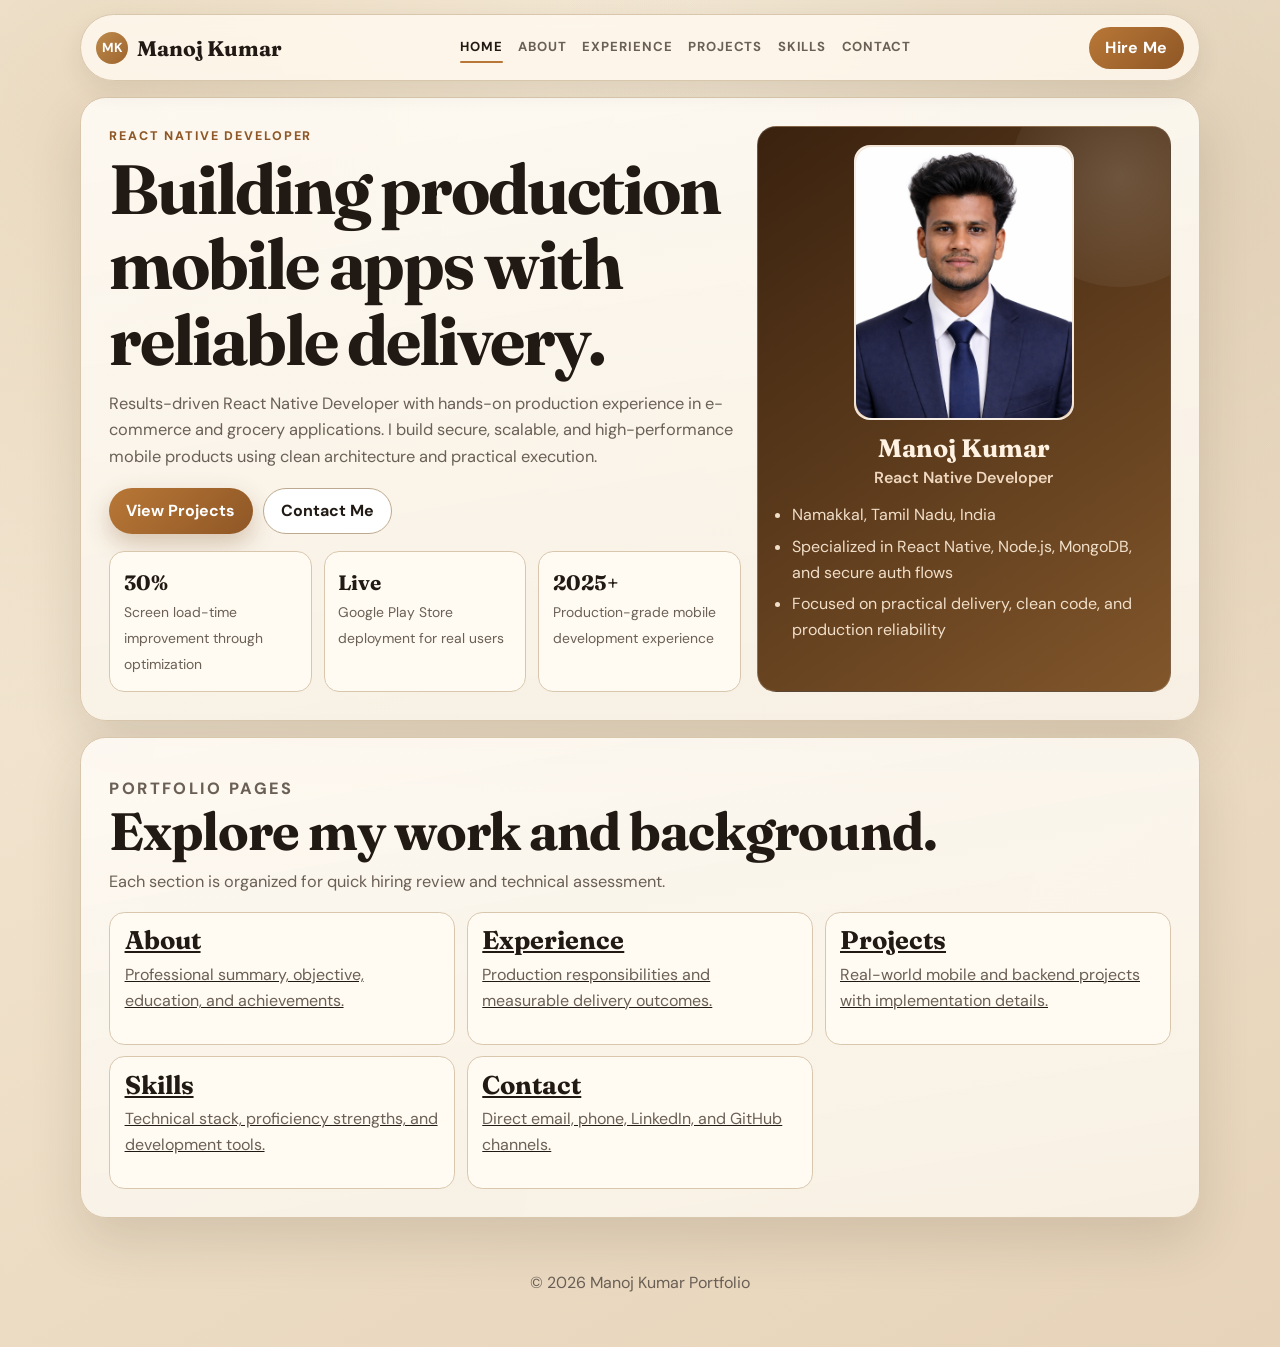
==== index.html @ 91b99306 "Portfolio redesign with resume content" ====
<!DOCTYPE html>
<html lang="en">
<head>
  <meta charset="UTF-8">
  <meta name="viewport" content="width=device-width, initial-scale=1.0">
  <meta name="description" content="Portfolio of Manoj Kumar, React Native Developer">
  <title>Manoj Kumar | Premium Portfolio</title>
  <link rel="preconnect" href="https://fonts.googleapis.com">
  <link rel="preconnect" href="https://fonts.gstatic.com" crossorigin>
  <link href="https://fonts.googleapis.com/css2?family=DM+Sans:wght@400;500;700&family=Fraunces:opsz,wght@9..144,500;9..144,700&display=swap" rel="stylesheet">
  <link rel="stylesheet" href="styles.css">
</head>
<body>
  <header class="top-nav reveal">
    <a class="brand" href="index.html">
      <span class="brand-badge">MK</span>
      <span class="brand-name">Manoj Kumar</span>
    </a>
    <nav class="main-links">
      <a class="nav-link" data-page="index.html" href="index.html">Home</a>
      <a class="nav-link" data-page="about.html" href="about.html">About</a>
      <a class="nav-link" data-page="experience.html" href="experience.html">Experience</a>
      <a class="nav-link" data-page="projects.html" href="projects.html">Projects</a>
      <a class="nav-link" data-page="skills.html" href="skills.html">Skills</a>
      <a class="nav-link" data-page="contact.html" href="contact.html">Contact</a>
    </nav>
    <a class="hire-btn" href="contact.html">Hire Me</a>
  </header>

  <main class="page">
    <section class="panel reveal">
      <div class="hero-grid">
        <div>
          <p class="eyebrow">React Native Developer</p>
          <h1>Building production mobile apps with reliable delivery.</h1>
          <p class="subtitle">
            Results-driven React Native Developer with hands-on production experience in e-commerce and grocery applications.
            I build secure, scalable, and high-performance mobile products using clean architecture and practical execution.
          </p>
          <div class="action-row">
            <a class="btn btn-primary" href="projects.html">View Projects</a>
            <a class="btn btn-ghost" href="contact.html">Contact Me</a>
          </div>

          <div class="stat-grid">
            <article class="stat-card">
              <strong>30%</strong>
              <span>Screen load-time improvement through optimization</span>
            </article>
            <article class="stat-card">
              <strong>Live</strong>
              <span>Google Play Store deployment for real users</span>
            </article>
            <article class="stat-card">
              <strong>2025+</strong>
              <span>Production-grade mobile development experience</span>
            </article>
          </div>
        </div>

        <aside class="profile-card">
          <div class="profile-photo">
            <img
              src="Photo.png"
              alt="Manoj Kumar profile photo"
              loading="lazy"
            >
          </div>
          <h3 class="profile-name">Manoj Kumar</h3>
          <p class="profile-role">React Native Developer</p>
          <ul class="profile-list">
            <li>Namakkal, Tamil Nadu, India</li>
            <li>Specialized in React Native, Node.js, MongoDB, and secure auth flows</li>
            <li>Focused on practical delivery, clean code, and production reliability</li>
          </ul>
        </aside>
      </div>
    </section>

    <section class="panel reveal">
      <div class="section-head">
        <p class="eyebrow">Portfolio Pages</p>
        <h2>Explore my work and background.</h2>
        <p>Each section is organized for quick hiring review and technical assessment.</p>
      </div>
      <div class="feature-grid">
        <a class="info-card" href="about.html">
          <h3>About</h3>
          <p>Professional summary, objective, education, and achievements.</p>
        </a>
        <a class="info-card" href="experience.html">
          <h3>Experience</h3>
          <p>Production responsibilities and measurable delivery outcomes.</p>
        </a>
        <a class="info-card" href="projects.html">
          <h3>Projects</h3>
          <p>Real-world mobile and backend projects with implementation details.</p>
        </a>
        <a class="info-card" href="skills.html">
          <h3>Skills</h3>
          <p>Technical stack, proficiency strengths, and development tools.</p>
        </a>
        <a class="info-card" href="contact.html">
          <h3>Contact</h3>
          <p>Direct email, phone, LinkedIn, and GitHub channels.</p>
        </a>
      </div>
    </section>
  </main>

  <footer class="site-footer">
    <p>&copy; <span id="year"></span> Manoj Kumar Portfolio</p>
  </footer>

  <script src="script.js"></script>
</body>
</html>
---- styles.css ----
:root {
  --page-bg: #efe0c9;
  --page-bg-soft: #e6d3b9;
  --surface: #f8f1e6;
  --surface-strong: #fffaf2;
  --ink: #211a14;
  --muted: #6a6056;
  --line: #d9c7ad;
  --line-strong: #bda98f;
  --accent: #b87736;
  --accent-dark: #8f5726;
  --shadow: 0 24px 52px rgba(67, 48, 27, 0.14);
}

*,
*::before,
*::after {
  box-sizing: border-box;
}

html,
body {
  margin: 0;
  padding: 0;
  min-height: 100%;
}

body {
  font-family: "DM Sans", "Segoe UI", sans-serif;
  color: var(--ink);
  line-height: 1.62;
  background:
    radial-gradient(circle at 8% 8%, rgba(188, 145, 89, 0.2), transparent 36%),
    radial-gradient(circle at 92% 12%, rgba(143, 114, 75, 0.15), transparent 38%),
    linear-gradient(150deg, #f6eddc 0%, var(--page-bg) 46%, var(--page-bg-soft) 100%);
  overflow-x: hidden;
}

a {
  color: inherit;
}

.top-nav {
  position: sticky;
  top: 0.9rem;
  z-index: 100;
  width: min(1120px, calc(100% - 2rem));
  margin: 0.9rem auto 0;
  display: flex;
  align-items: center;
  flex-wrap: wrap;
  gap: 1rem;
  padding: 0.72rem 0.95rem;
  border-radius: 999px;
  border: 1px solid var(--line);
  background: rgba(255, 249, 238, 0.86);
  backdrop-filter: blur(9px);
  box-shadow: 0 10px 24px rgba(58, 42, 25, 0.09);
}

.brand {
  display: inline-flex;
  align-items: center;
  gap: 0.58rem;
  text-decoration: none;
  white-space: nowrap;
}

.brand-badge {
  width: 2rem;
  height: 2rem;
  border-radius: 999px;
  display: grid;
  place-items: center;
  color: #fff;
  font-size: 0.82rem;
  font-weight: 700;
  background: linear-gradient(135deg, #be8a4d, #9e652d);
}

.brand-name {
  font-weight: 700;
  font-size: 1.32rem;
  font-family: "Fraunces", "Georgia", serif;
}

.main-links {
  display: flex;
  align-items: center;
  justify-content: center;
  flex: 1;
  flex-wrap: wrap;
  gap: 0.96rem;
}

.nav-link {
  position: relative;
  text-decoration: none;
  text-transform: uppercase;
  letter-spacing: 0.07em;
  font-size: 0.82rem;
  font-weight: 700;
  color: var(--muted);
  padding-bottom: 0.14rem;
  transition: color 180ms ease;
}

.nav-link:hover,
.nav-link.active {
  color: var(--ink);
}

.nav-link.active::after {
  content: "";
  position: absolute;
  left: 0;
  right: 0;
  bottom: -0.2rem;
  height: 2px;
  border-radius: 999px;
  background: var(--accent);
}

.hire-btn {
  margin-left: auto;
  display: inline-flex;
  align-items: center;
  justify-content: center;
  min-height: 2.35rem;
  padding: 0.5rem 1.02rem;
  border-radius: 999px;
  text-decoration: none;
  color: #fff;
  font-weight: 700;
  letter-spacing: 0.02em;
  background: linear-gradient(135deg, var(--accent), var(--accent-dark));
}

.page {
  width: min(1120px, calc(100% - 2rem));
  margin: 1rem auto 3.2rem;
  display: grid;
  gap: 1rem;
}

.panel {
  border: 1px solid var(--line);
  border-radius: 1.6rem;
  box-shadow: var(--shadow);
  background:
    linear-gradient(170deg, rgba(255, 252, 246, 0.9), rgba(248, 241, 229, 0.94)),
    linear-gradient(100deg, rgba(174, 129, 78, 0.1), rgba(181, 149, 110, 0.07));
  padding: clamp(1.2rem, 2.2vw, 2.2rem);
}

.hero-grid {
  display: grid;
  grid-template-columns: 1.45fr 0.95fr;
  gap: 1rem;
  align-items: stretch;
}

.eyebrow {
  margin: 0;
  text-transform: uppercase;
  letter-spacing: 0.15em;
  font-size: 0.78rem;
  font-weight: 800;
  color: var(--accent-dark);
}

h1,
h2,
h3,
h4 {
  margin: 0;
  font-family: "Fraunces", "Georgia", serif;
  line-height: 1.08;
  color: var(--ink);
}

h1 {
  margin-top: 0.35rem;
  font-size: clamp(2.3rem, 5.5vw, 4.35rem);
  letter-spacing: -0.03em;
  max-width: 18ch;
}

h2 {
  font-size: clamp(1.7rem, 3.4vw, 3.15rem);
  letter-spacing: -0.02em;
}

h3 {
  font-size: clamp(1.12rem, 2vw, 1.72rem);
}

.subtitle {
  margin-top: 0.8rem;
  max-width: 66ch;
  color: var(--muted);
  font-size: clamp(1rem, 1.28vw, 1.13rem);
}

.action-row {
  margin-top: 1.1rem;
  display: flex;
  flex-wrap: wrap;
  gap: 0.62rem;
}

.btn {
  display: inline-flex;
  align-items: center;
  justify-content: center;
  min-height: 2.55rem;
  padding: 0.58rem 1.08rem;
  border-radius: 999px;
  text-decoration: none;
  font-weight: 700;
  transition: transform 160ms ease, box-shadow 160ms ease;
}

.btn:hover {
  transform: translateY(-2px);
}

.btn-primary {
  color: #fff;
  background: linear-gradient(135deg, var(--accent), var(--accent-dark));
  box-shadow: 0 10px 24px rgba(129, 84, 39, 0.3);
}

.btn-ghost {
  border: 1px solid var(--line-strong);
  background: #fff;
  color: var(--ink);
}

.stat-grid {
  margin-top: 1.05rem;
  display: grid;
  grid-template-columns: repeat(3, minmax(0, 1fr));
  gap: 0.72rem;
}

.stat-card {
  border: 1px solid var(--line);
  border-radius: 0.94rem;
  background: var(--surface-strong);
  padding: 0.86rem;
}

.stat-card strong {
  display: block;
  font-size: 1.3rem;
  font-family: "Fraunces", "Georgia", serif;
}

.stat-card span {
  color: var(--muted);
  font-size: 0.87rem;
}

.profile-card {
  position: relative;
  overflow: hidden;
  border: 1px solid rgba(255, 255, 255, 0.16);
  border-radius: 1.2rem;
  padding: 1.1rem;
  background: linear-gradient(145deg, #3a220f, #5f3d1d 54%, #81562b);
  color: #f9efe3;
}

.profile-card::before {
  content: "";
  position: absolute;
  width: 220px;
  height: 220px;
  border-radius: 999px;
  top: -60px;
  right: -60px;
  background: radial-gradient(circle, rgba(255, 255, 255, 0.16), rgba(255, 255, 255, 0));
}

.profile-photo {
  position: relative;
  width: min(220px, 100%);
  aspect-ratio: 4 / 5;
  margin: 0 auto 0.88rem;
  border-radius: 1rem;
  border: 2px solid rgba(255, 255, 255, 0.5);
  display: grid;
  place-items: center;
  background: linear-gradient(160deg, #f3e4d4, #e2c4a4);
  color: #5d3f24;
  font-size: 2.95rem;
  font-family: "Fraunces", "Georgia", serif;
  font-weight: 700;
}

.profile-photo img {
  width: 100%;
  height: 100%;
  object-fit: cover;
  border-radius: inherit;
  display: block;
}

.profile-name {
  position: relative;
  margin: 0;
  text-align: center;
  font-size: 1.58rem;
  color: #fff2e2;
}

.profile-role {
  position: relative;
  margin: 0.24rem 0 0;
  text-align: center;
  color: #efd8bf;
  font-weight: 600;
}

.profile-list {
  position: relative;
  margin: 0.7rem 0 0;
  padding-left: 1.05rem;
  color: #f1dfc9;
}

.profile-list li + li {
  margin-top: 0.34rem;
}

.section-head {
  margin-bottom: 0.84rem;
}

.section-head h2 {
  font-size: clamp(2rem, 4.1vw, 3.45rem);
}

.section-head p {
  margin-top: 0.62rem;
  color: var(--muted);
  max-width: 72ch;
  font-size: 1.02rem;
}

.split-grid {
  display: grid;
  grid-template-columns: repeat(2, minmax(0, 1fr));
  gap: 0.75rem;
}

.info-card {
  border: 1px solid var(--line);
  border-radius: 0.95rem;
  background: var(--surface-strong);
  padding: 0.9rem;
}

.info-card p {
  margin-top: 0.42rem;
  color: var(--muted);
}

.info-card ul {
  margin: 0.52rem 0 0;
  padding-left: 1rem;
}

.info-card ul li + li {
  margin-top: 0.3rem;
}

.timeline {
  display: grid;
  gap: 0.72rem;
}

.timeline-item {
  border: 1px solid var(--line);
  border-radius: 0.95rem;
  padding: 0.95rem;
  background: var(--surface-strong);
}

.timeline-meta {
  margin-top: 0.25rem;
  color: var(--accent-dark);
  font-weight: 700;
}

.timeline-note {
  margin-top: 0.3rem;
  color: var(--muted);
}

.feature-grid {
  display: grid;
  grid-template-columns: repeat(3, minmax(0, 1fr));
  gap: 0.72rem;
}

.project-grid {
  display: grid;
  grid-template-columns: repeat(3, minmax(0, 1fr));
  gap: 0.72rem;
}

.project-card {
  border: 1px solid var(--line);
  border-radius: 0.95rem;
  background: var(--surface-strong);
  padding: 0.95rem;
}

.project-card p {
  margin-top: 0.42rem;
  color: var(--muted);
}

.project-card ul {
  margin: 0.56rem 0 0;
  padding-left: 1rem;
}

.project-card ul li + li {
  margin-top: 0.3rem;
}

.tag-list {
  margin-top: 0.65rem;
  display: flex;
  flex-wrap: wrap;
  gap: 0.42rem;
}

.tag-list span {
  border: 1px solid var(--line);
  border-radius: 999px;
  padding: 0.2rem 0.56rem;
  font-size: 0.74rem;
  font-weight: 700;
  color: var(--accent-dark);
  background: #fff;
  text-transform: uppercase;
  letter-spacing: 0.02em;
}

.skill-bars {
  display: grid;
  gap: 0.65rem;
}

.skill-row p {
  margin: 0 0 0.3rem;
  font-weight: 700;
}

.meter {
  width: 100%;
  height: 0.56rem;
  border-radius: 999px;
  background: #e3d6c5;
  overflow: hidden;
}

.meter-fill {
  height: 100%;
  width: 0;
  border-radius: inherit;
  background: linear-gradient(90deg, var(--accent), var(--accent-dark));
  transition: width 700ms cubic-bezier(0.2, 0.84, 0.32, 1);
}

.chip-wrap {
  display: flex;
  flex-wrap: wrap;
  gap: 0.45rem;
}

.chip-wrap span {
  border: 1px solid var(--line);
  border-radius: 999px;
  padding: 0.32rem 0.68rem;
  background: #fff;
  color: #3f3428;
  font-weight: 600;
  font-size: 0.84rem;
}

.contact-grid {
  display: grid;
  grid-template-columns: repeat(3, minmax(0, 1fr));
  gap: 0.72rem;
}

.contact-card {
  border: 1px solid var(--line);
  border-radius: 0.95rem;
  background: var(--surface-strong);
  padding: 0.92rem;
}

.contact-card p {
  margin-top: 0.2rem;
  color: var(--muted);
}

.contact-card a {
  color: inherit;
  text-decoration: none;
}

.site-footer {
  text-align: center;
  color: var(--muted);
  padding: 0 1rem 2.2rem;
}

.reveal {
  opacity: 0;
  transform: translateY(20px);
}

.reveal.visible {
  animation: rise 620ms cubic-bezier(0.22, 1, 0.36, 1) forwards;
}

@keyframes rise {
  to {
    opacity: 1;
    transform: translateY(0);
  }
}

@media (max-width: 1060px) {
  .top-nav {
    width: min(1120px, calc(100% - 1.1rem));
    gap: 0.75rem;
  }

  .brand-name {
    display: none;
  }

  .main-links {
    gap: 0.76rem;
  }
}

@media (max-width: 920px) {
  .hero-grid {
    grid-template-columns: 1fr;
  }

  .stat-grid,
  .feature-grid,
  .project-grid,
  .contact-grid,
  .split-grid {
    grid-template-columns: 1fr;
  }

  .hire-btn {
    margin-left: 0;
  }
}

@media (max-width: 760px) {
  .top-nav {
    border-radius: 1rem;
    justify-content: center;
    padding: 0.7rem;
  }

  .main-links {
    justify-content: center;
  }

  .hire-btn {
    width: 100%;
  }

  .nav-link {
    font-size: 0.76rem;
  }

  h1 {
    font-size: clamp(1.95rem, 8vw, 3.1rem);
  }

  .section-head h2,
  h2 {
    font-size: clamp(1.6rem, 6vw, 2.35rem);
  }
}

@media (prefers-reduced-motion: reduce) {
  *,
  *::before,
  *::after {
    animation: none !important;
    transition: none !important;
  }

  .reveal {
    opacity: 1;
    transform: none;
  }
}
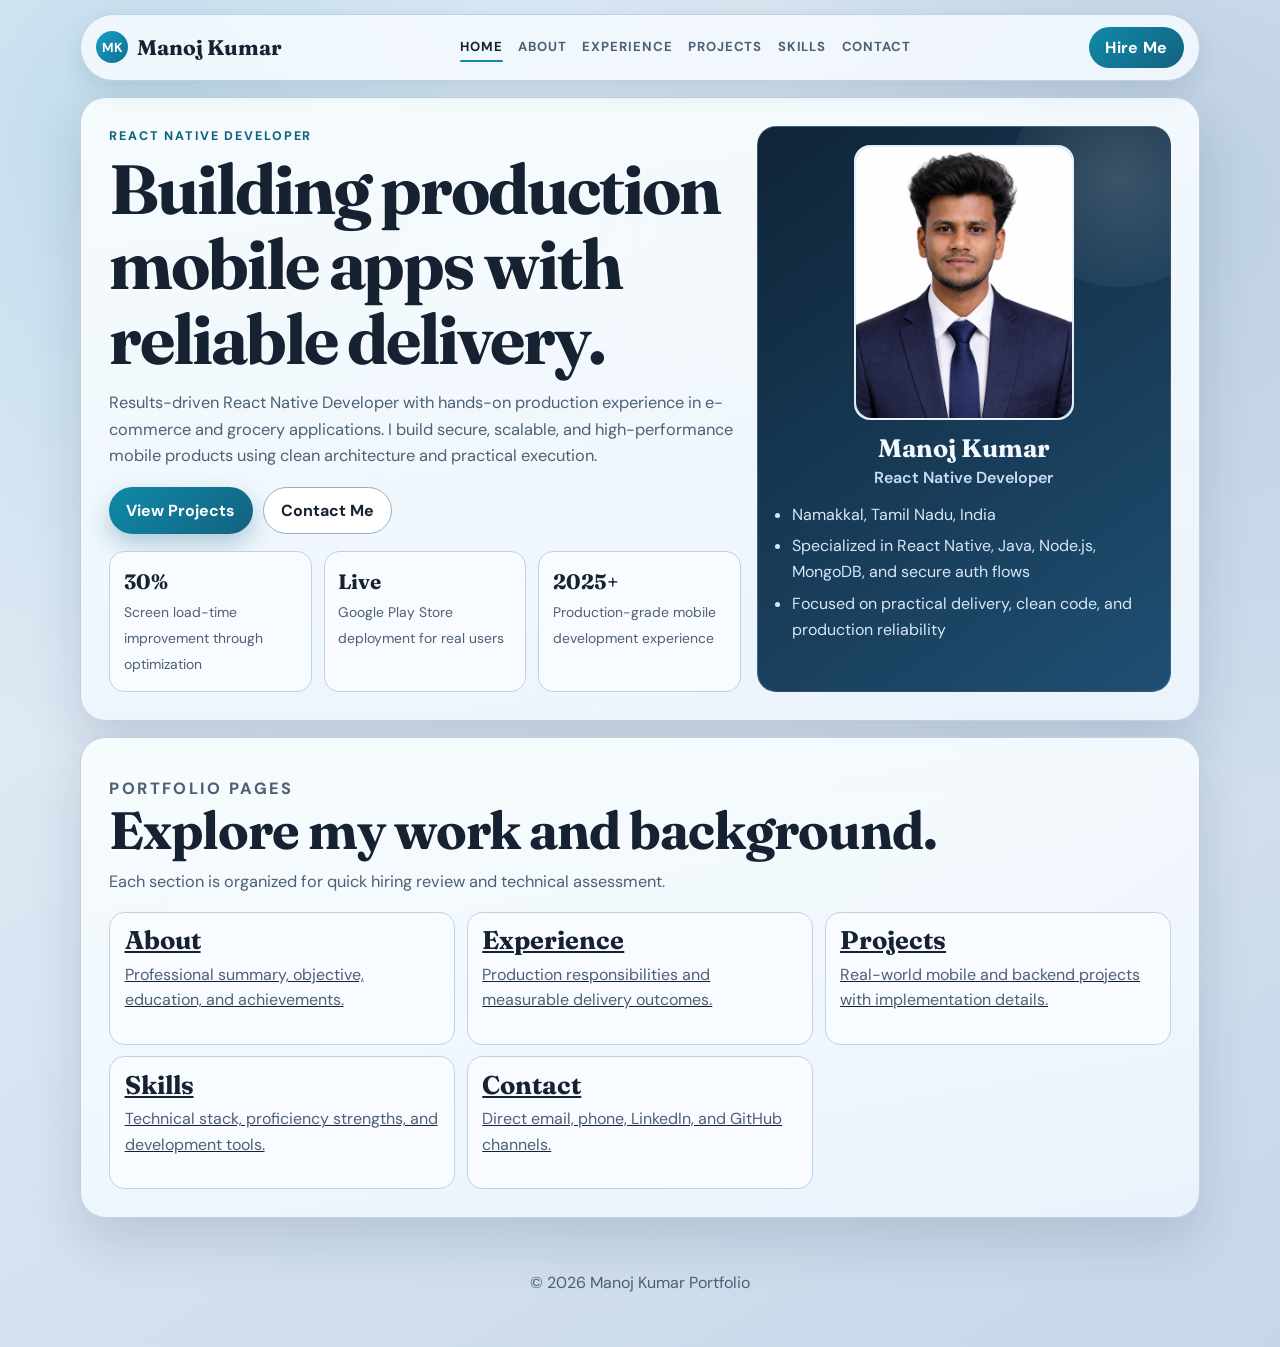
==== commit ea358721: "Updated the  colour" ====
--- a/index.html
+++ b/index.html
@@ -70,7 +70,7 @@
           <p class="profile-role">React Native Developer</p>
           <ul class="profile-list">
             <li>Namakkal, Tamil Nadu, India</li>
-            <li>Specialized in React Native, Node.js, MongoDB, and secure auth flows</li>
+            <li>Specialized in React Native, Java, Node.js, MongoDB, and secure auth flows</li>
             <li>Focused on practical delivery, clean code, and production reliability</li>
           </ul>
         </aside>
--- a/styles.css
+++ b/styles.css
@@ -1,15 +1,15 @@
 :root {
-  --page-bg: #efe0c9;
-  --page-bg-soft: #e6d3b9;
-  --surface: #f8f1e6;
-  --surface-strong: #fffaf2;
-  --ink: #211a14;
-  --muted: #6a6056;
-  --line: #d9c7ad;
-  --line-strong: #bda98f;
-  --accent: #b87736;
-  --accent-dark: #8f5726;
-  --shadow: 0 24px 52px rgba(67, 48, 27, 0.14);
+  --page-bg: #d9e5f2;
+  --page-bg-soft: #c7d7e8;
+  --surface: #edf3fa;
+  --surface-strong: #f8fbff;
+  --ink: #162231;
+  --muted: #4d6074;
+  --line: #bfd0e1;
+  --line-strong: #95aec8;
+  --accent: #0f8aa8;
+  --accent-dark: #136280;
+  --shadow: 0 24px 52px rgba(23, 40, 63, 0.14);
 }
 
 *,
@@ -30,9 +30,9 @@
   color: var(--ink);
   line-height: 1.62;
   background:
-    radial-gradient(circle at 8% 8%, rgba(188, 145, 89, 0.2), transparent 36%),
-    radial-gradient(circle at 92% 12%, rgba(143, 114, 75, 0.15), transparent 38%),
-    linear-gradient(150deg, #f6eddc 0%, var(--page-bg) 46%, var(--page-bg-soft) 100%);
+    radial-gradient(circle at 10% 8%, rgba(25, 129, 176, 0.2), transparent 38%),
+    radial-gradient(circle at 88% 12%, rgba(20, 85, 132, 0.16), transparent 40%),
+    linear-gradient(148deg, #eef5fc 0%, var(--page-bg) 46%, var(--page-bg-soft) 100%);
   overflow-x: hidden;
 }
 
@@ -53,9 +53,9 @@
   padding: 0.72rem 0.95rem;
   border-radius: 999px;
   border: 1px solid var(--line);
-  background: rgba(255, 249, 238, 0.86);
+  background: rgba(246, 251, 255, 0.86);
   backdrop-filter: blur(9px);
-  box-shadow: 0 10px 24px rgba(58, 42, 25, 0.09);
+  box-shadow: 0 10px 24px rgba(23, 40, 63, 0.1);
 }
 
 .brand {
@@ -75,7 +75,7 @@
   color: #fff;
   font-size: 0.82rem;
   font-weight: 700;
-  background: linear-gradient(135deg, #be8a4d, #9e652d);
+  background: linear-gradient(135deg, #16a1c5, #0f6f90);
 }
 
 .brand-name {
@@ -148,8 +148,8 @@
   border-radius: 1.6rem;
   box-shadow: var(--shadow);
   background:
-    linear-gradient(170deg, rgba(255, 252, 246, 0.9), rgba(248, 241, 229, 0.94)),
-    linear-gradient(100deg, rgba(174, 129, 78, 0.1), rgba(181, 149, 110, 0.07));
+    linear-gradient(170deg, rgba(251, 254, 255, 0.92), rgba(236, 244, 252, 0.96)),
+    linear-gradient(100deg, rgba(37, 130, 173, 0.09), rgba(26, 93, 140, 0.07));
   padding: clamp(1.2rem, 2.2vw, 2.2rem);
 }
 
@@ -228,7 +228,7 @@
 .btn-primary {
   color: #fff;
   background: linear-gradient(135deg, var(--accent), var(--accent-dark));
-  box-shadow: 0 10px 24px rgba(129, 84, 39, 0.3);
+  box-shadow: 0 10px 24px rgba(16, 96, 131, 0.3);
 }
 
 .btn-ghost {
@@ -268,8 +268,8 @@
   border: 1px solid rgba(255, 255, 255, 0.16);
   border-radius: 1.2rem;
   padding: 1.1rem;
-  background: linear-gradient(145deg, #3a220f, #5f3d1d 54%, #81562b);
-  color: #f9efe3;
+  background: linear-gradient(145deg, #0f2437, #183b57 54%, #1f4f73);
+  color: #e9f4ff;
 }
 
 .profile-card::before {
@@ -292,8 +292,8 @@
   border: 2px solid rgba(255, 255, 255, 0.5);
   display: grid;
   place-items: center;
-  background: linear-gradient(160deg, #f3e4d4, #e2c4a4);
-  color: #5d3f24;
+  background: linear-gradient(160deg, #d8ebfb, #b9d8ef);
+  color: #1a425e;
   font-size: 2.95rem;
   font-family: "Fraunces", "Georgia", serif;
   font-weight: 700;
@@ -312,14 +312,14 @@
   margin: 0;
   text-align: center;
   font-size: 1.58rem;
-  color: #fff2e2;
+  color: #f2f8ff;
 }
 
 .profile-role {
   position: relative;
   margin: 0.24rem 0 0;
   text-align: center;
-  color: #efd8bf;
+  color: #c9def2;
   font-weight: 600;
 }
 
@@ -327,7 +327,7 @@
   position: relative;
   margin: 0.7rem 0 0;
   padding-left: 1.05rem;
-  color: #f1dfc9;
+  color: #d6e7f8;
 }
 
 .profile-list li + li {
@@ -446,7 +446,7 @@
   font-size: 0.74rem;
   font-weight: 700;
   color: var(--accent-dark);
-  background: #fff;
+  background: #f6fbff;
   text-transform: uppercase;
   letter-spacing: 0.02em;
 }
@@ -465,7 +465,7 @@
   width: 100%;
   height: 0.56rem;
   border-radius: 999px;
-  background: #e3d6c5;
+  background: #d4e3f2;
   overflow: hidden;
 }
 
@@ -487,8 +487,8 @@
   border: 1px solid var(--line);
   border-radius: 999px;
   padding: 0.32rem 0.68rem;
-  background: #fff;
-  color: #3f3428;
+  background: #f6fbff;
+  color: #234059;
   font-weight: 600;
   font-size: 0.84rem;
 }
@@ -524,17 +524,31 @@
 
 .reveal {
   opacity: 0;
-  transform: translateY(20px);
+  transform: translateY(20px) scale(0.985);
+  filter: blur(6px);
 }
 
 .reveal.visible {
-  animation: rise 620ms cubic-bezier(0.22, 1, 0.36, 1) forwards;
-}
-
-@keyframes rise {
-  to {
+  animation: driftIn 760ms cubic-bezier(0.2, 0.74, 0.2, 1) forwards;
+}
+
+@keyframes driftIn {
+  0% {
+    opacity: 0;
+    transform: translateY(22px) scale(0.985);
+    filter: blur(6px);
+  }
+
+  65% {
+    opacity: 1;
+    transform: translateY(-2px) scale(1.002);
+    filter: blur(0);
+  }
+
+  100% {
     opacity: 1;
     transform: translateY(0);
+    filter: blur(0);
   }
 }
 
